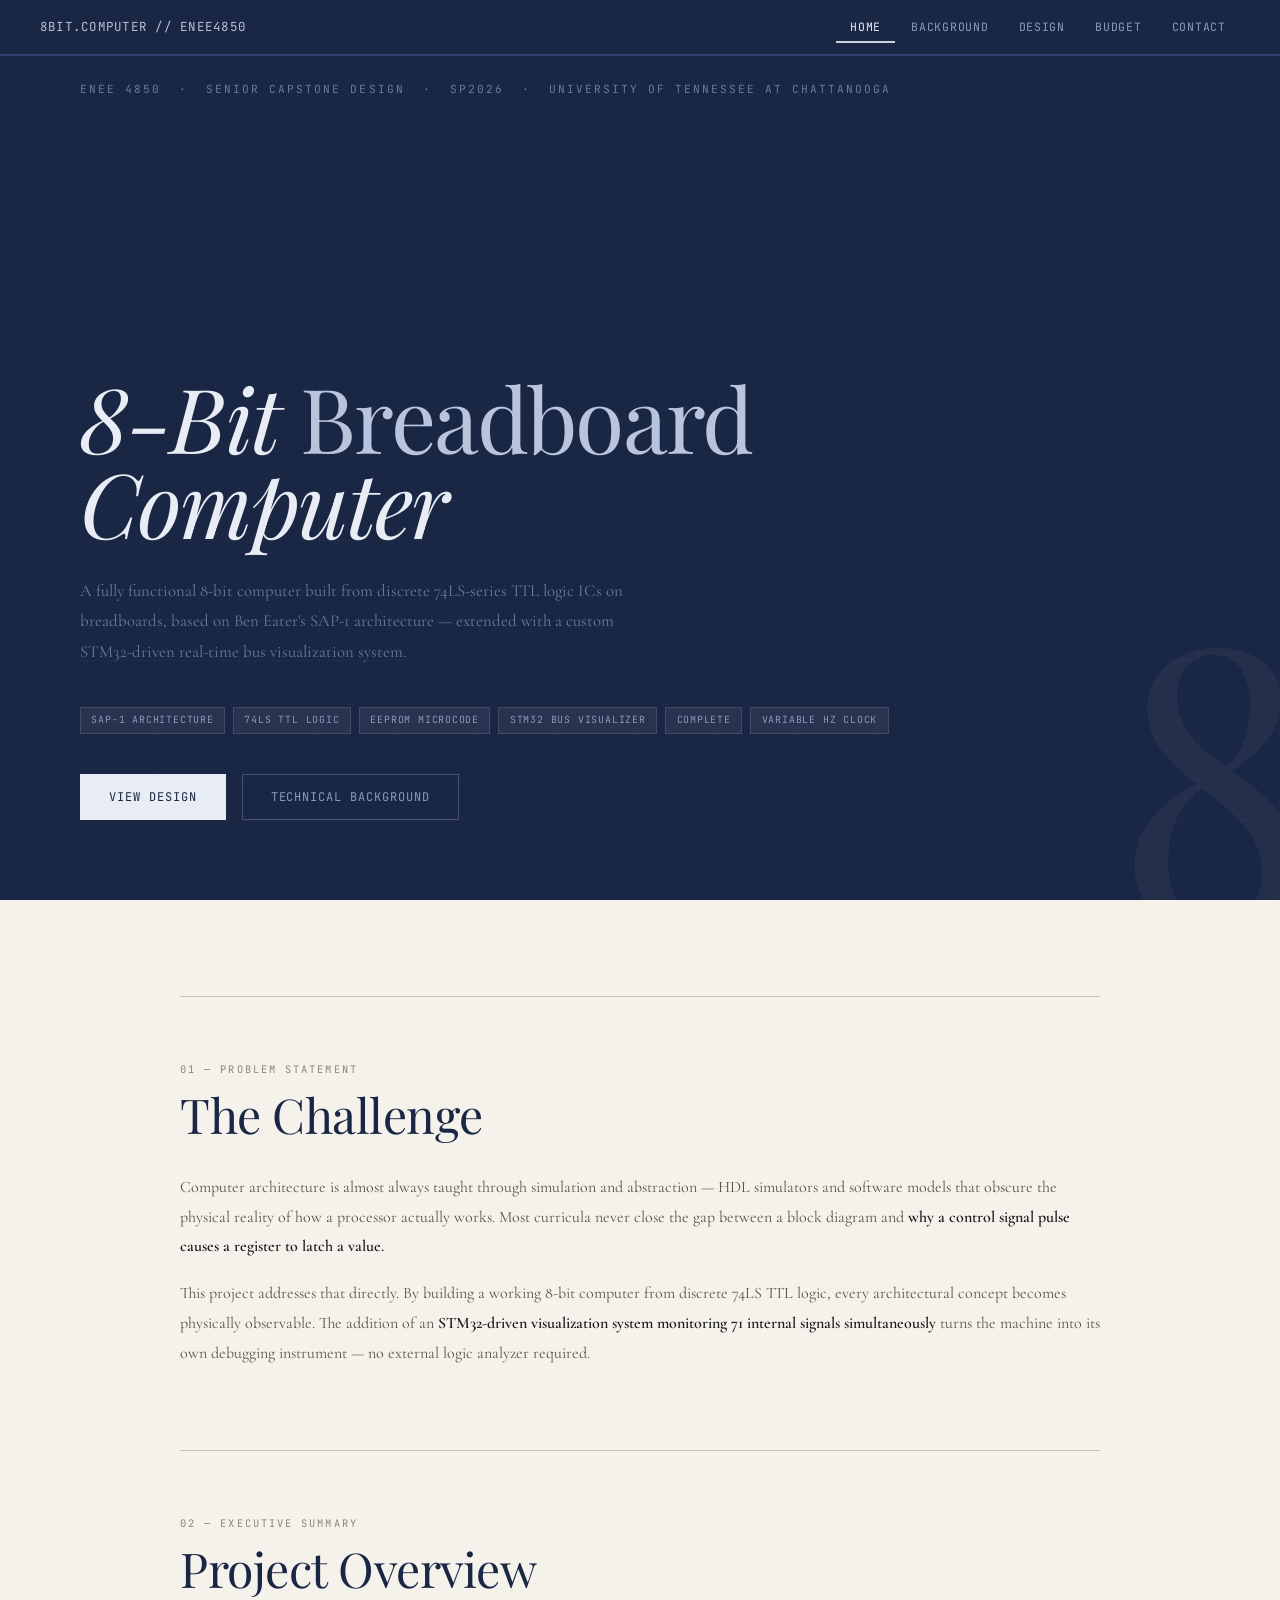
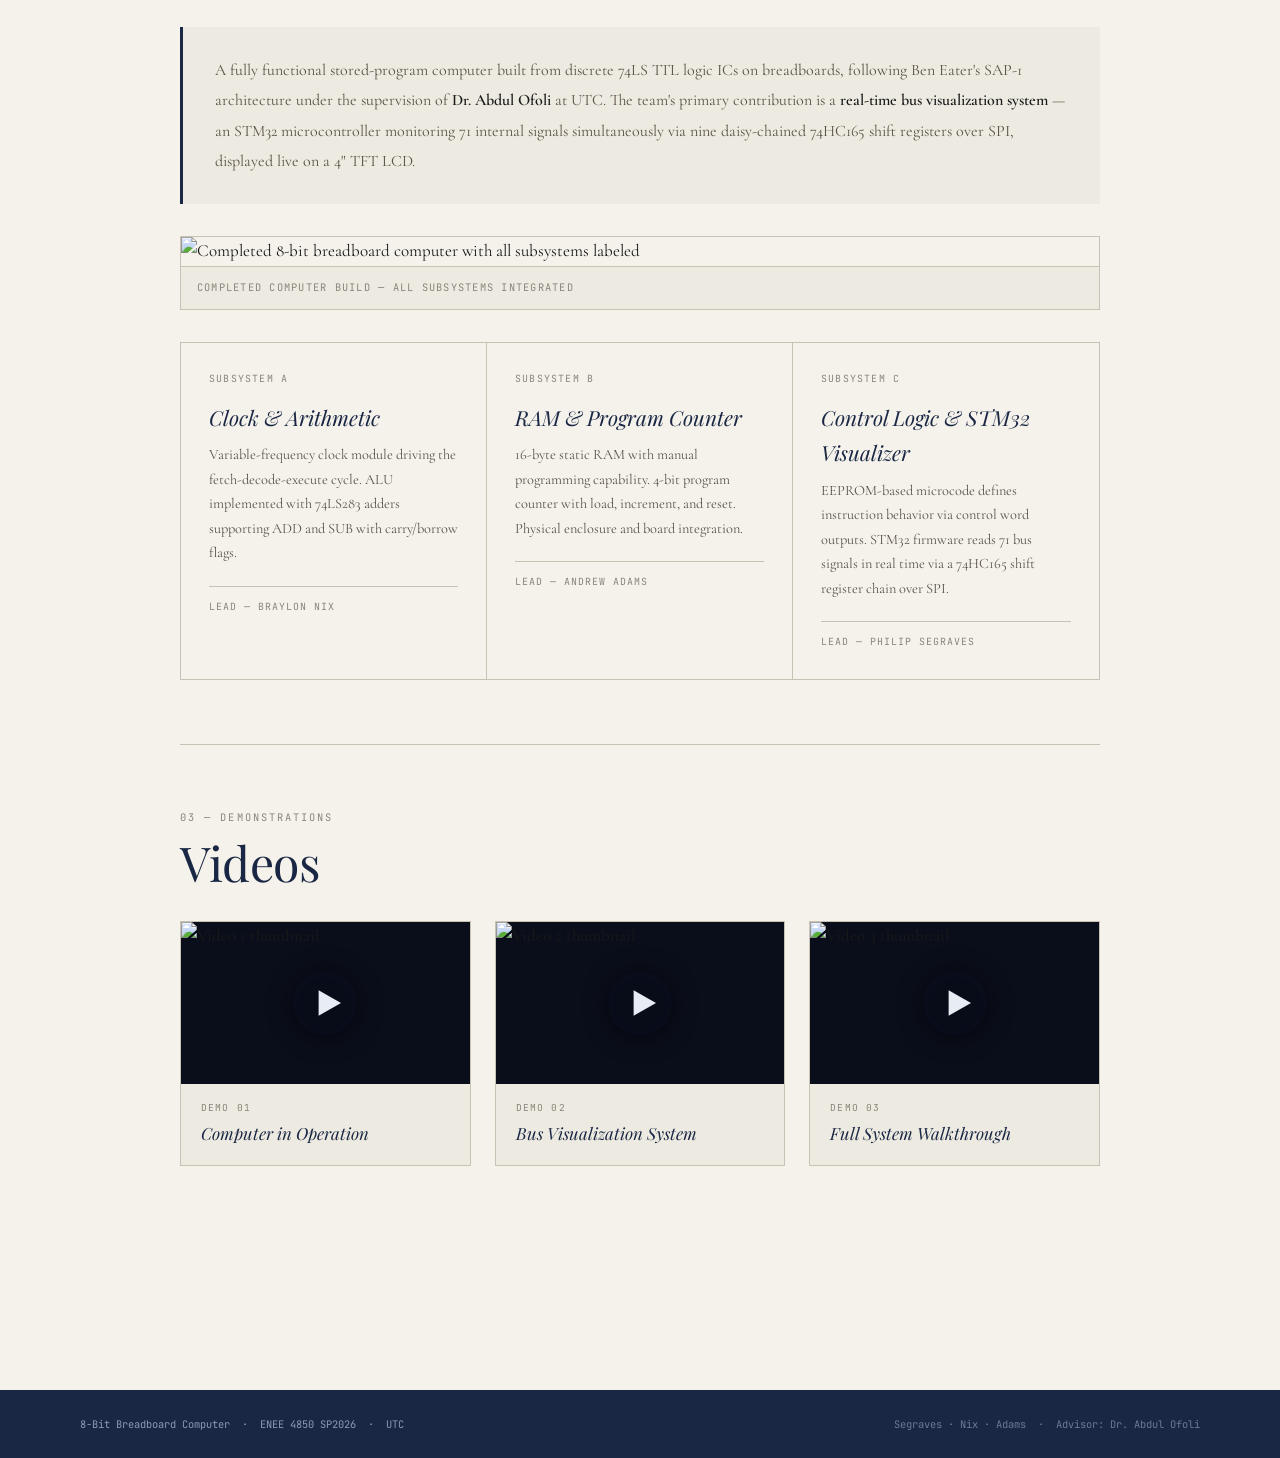
==== docs/index.html @ f98aa37a "Update index.html" ====
<!DOCTYPE html>
<html lang="en">
<head>
<meta charset="UTF-8">
<meta name="viewport" content="width=device-width, initial-scale=1.0">
<title>8-Bit Breadboard Computer | ENEE 4850 Capstone</title>
<link rel="preconnect" href="https://fonts.googleapis.com">
<link href="https://fonts.googleapis.com/css2?family=Playfair+Display:ital,wght@0,400;0,700;0,900;1,400;1,700&family=JetBrains+Mono:wght@300;400;500&family=Cormorant+Garamond:ital,wght@0,400;0,600;0,700;1,400;1,600&display=swap" rel="stylesheet">
<link rel="stylesheet" href="style.css">
<style>
  /* ── Hero ── */
  .hero {
    min-height: 100vh;
    display: flex;
    flex-direction: column;
    justify-content: flex-end;
    padding: 0 5rem 5rem;
    position: relative;
    overflow: hidden;
    background: var(--navy);
  }

  .hero::before {
    content: '';
    position: absolute;
    inset: 0;
    background-image:
      repeating-linear-gradient(
        0deg,
        transparent,
        transparent 39px,
        rgba(255,255,255,0.025) 39px,
        rgba(255,255,255,0.025) 40px
      ),
      repeating-linear-gradient(
        90deg,
        transparent,
        transparent 79px,
        rgba(255,255,255,0.015) 79px,
        rgba(255,255,255,0.015) 80px
      );
    pointer-events: none;
  }

  .hero-bg-num {
    position: absolute;
    right: -0.05em;
    bottom: -0.15em;
    font-family: var(--display);
    font-size: clamp(16rem, 30vw, 28rem);
    font-weight: 400;
    color: rgba(255,255,255,0.04);
    line-height: 1;
    pointer-events: none;
    user-select: none;
    letter-spacing: -0.04em;
  }

  .hero-eyebrow {
    position: absolute;
    top: 5rem;
    left: 5rem;
    right: 5rem;
    font-family: var(--mono);
    font-size: 0.7rem;
    color: #6a7a9a;
    letter-spacing: 0.18em;
    text-transform: uppercase;
    opacity: 0;
    animation: fadeUp 0.7s ease 0.1s forwards;
  }

  .hero h1 {
    font-family: var(--display);
    font-size: clamp(3.5rem, 7vw, 6.5rem);
    font-weight: 400;
    font-style: italic;
    line-height: 0.95;
    letter-spacing: -0.02em;
    color: #e8ecf4;
    margin-bottom: 2rem;
    opacity: 0;
    animation: fadeUp 0.7s ease 0.2s forwards;
  }

  .hero h1 em {
    font-style: normal;
    color: #b8c4dc;
  }

  .hero-desc {
    font-family: var(--serif);
    font-size: 1.05rem;
    font-weight: 400;
    color: #6a7a9a;
    max-width: 560px;
    margin-bottom: 2.5rem;
    line-height: 1.8;
    opacity: 0;
    animation: fadeUp 0.7s ease 0.35s forwards;
  }

  .hero-tags {
    display: flex;
    flex-wrap: wrap;
    gap: 0.5rem;
    margin-bottom: 2.5rem;
    opacity: 0;
    animation: fadeUp 0.7s ease 0.45s forwards;
  }

  .hero .tag {
    background: rgba(255,255,255,0.06);
    color: #8a9ab8;
    border: 1px solid rgba(255,255,255,0.12);
    font-size: 0.62rem;
  }

  .hero-cta {
    display: flex;
    gap: 1rem;
    flex-wrap: wrap;
    opacity: 0;
    animation: fadeUp 0.7s ease 0.55s forwards;
  }

  .hero .btn-primary {
    background: #e8ecf4;
    color: var(--navy);
    border-color: #e8ecf4;
  }
  .hero .btn-primary:hover { background: #fff; border-color: #fff; }

  .hero .btn-outline {
    color: #8a9ab8;
    border-color: rgba(255,255,255,0.2);
  }
  .hero .btn-outline:hover { border-color: rgba(255,255,255,0.45); color: #c8d0e0; }

  /* ── Sections ── */
  section { padding: 4rem 0; border-top: 1px solid var(--border); }

  .body-text p { color: var(--text-dim); margin-bottom: 1.1rem; font-size: 1rem; line-height: 1.85; }
  .body-text p strong { color: var(--text); font-weight: 600; }

  /* ── Summary block ── */
  .summary-block {
    border-left: 3px solid var(--navy);
    padding: 1.75rem 2rem;
    background: var(--surface);
    font-size: 1rem;
    color: var(--text-dim);
    line-height: 1.9;
    margin-bottom: 2rem;
  }
  .summary-block strong { color: var(--text); font-weight: 600; }

  /* ── Build photo ── */
  .build-photo-wrap {
    margin: 2rem 0;
    border: 1px solid var(--border);
    overflow: hidden;
  }

  .build-photo-wrap img {
    width: 100%;
    display: block;
    transition: transform 0.4s ease;
  }
  .build-photo-wrap:hover img { transform: scale(1.01); }

  .build-photo-caption {
    font-family: var(--mono);
    font-size: 0.65rem;
    color: var(--text-faint);
    letter-spacing: 0.12em;
    text-transform: uppercase;
    padding: 0.75rem 1rem;
    border-top: 1px solid var(--border);
    background: var(--surface);
  }

  /* ── Subsystem grid ── */
  .subsystem-grid {
    display: grid;
    grid-template-columns: repeat(auto-fit, minmax(260px,1fr));
    gap: 0;
    border: 1px solid var(--border);
    margin-top: 1.5rem;
  }

  .subsystem-card {
    padding: 1.75rem;
    border-right: 1px solid var(--border);
    transition: background 0.2s;
  }
  .subsystem-card:last-child { border-right: none; }
  .subsystem-card:hover { background: var(--surface); }

  .subsystem-tag {
    font-family: var(--mono);
    font-size: 0.62rem;
    color: var(--text-faint);
    letter-spacing: 0.12em;
    text-transform: uppercase;
    margin-bottom: 0.75rem;
    display: block;
  }

  .subsystem-card h3 {
    font-family: var(--display);
    font-size: 1.3rem;
    font-weight: 400;
    font-style: italic;
    color: var(--navy);
    margin-bottom: 0.5rem;
  }

  .subsystem-card p {
    font-size: 0.9rem;
    color: var(--text-dim);
    line-height: 1.7;
  }

  .subsystem-owner {
    font-family: var(--mono);
    font-size: 0.62rem;
    color: var(--text-faint);
    margin-top: 1.25rem;
    padding-top: 0.75rem;
    border-top: 1px solid var(--border);
    text-transform: uppercase;
    letter-spacing: 0.1em;
  }

  /* ── Video section ── */
  .video-grid {
    display: grid;
    grid-template-columns: repeat(auto-fit, minmax(280px, 1fr));
    gap: 1.5rem;
    margin-top: 1.5rem;
  }

  .video-card {
    border: 1px solid var(--border);
    overflow: hidden;
    background: var(--surface);
    transition: border-color 0.2s;
  }
  .video-card:hover { border-color: var(--navy); }

  .video-thumb {
    position: relative;
    width: 100%;
    padding-bottom: 56.25%; /* 16:9 */
    cursor: pointer;
    overflow: hidden;
    background: #0a0e1a;
  }

  .video-thumb img {
    position: absolute;
    inset: 0;
    width: 100%;
    height: 100%;
    object-fit: cover;
    transition: transform 0.3s ease, opacity 0.3s ease;
  }
  .video-thumb:hover img { transform: scale(1.03); opacity: 0.85; }

  .video-play-btn {
    position: absolute;
    inset: 0;
    display: flex;
    align-items: center;
    justify-content: center;
    pointer-events: none;
  }

  .video-play-btn svg {
    width: 64px;
    height: 64px;
    filter: drop-shadow(0 2px 12px rgba(0,0,0,0.7));
    transition: transform 0.2s ease;
  }
  .video-thumb:hover .video-play-btn svg { transform: scale(1.1); }

  /* When iframe is active, hide thumb */
  .video-thumb.playing { padding-bottom: 56.25%; }
  .video-thumb.playing img,
  .video-thumb.playing .video-play-btn { display: none; }

  .video-thumb iframe {
    position: absolute;
    inset: 0;
    width: 100%;
    height: 100%;
    border: none;
    display: none;
  }
  .video-thumb.playing iframe { display: block; }

  .video-info {
    padding: 1rem 1.25rem 1.25rem;
  }

  .video-label {
    font-family: var(--mono);
    font-size: 0.6rem;
    color: var(--text-faint);
    letter-spacing: 0.12em;
    text-transform: uppercase;
    margin-bottom: 0.4rem;
  }

  .video-title {
    font-family: var(--display);
    font-size: 1.05rem;
    font-weight: 400;
    font-style: italic;
    color: var(--navy);
    line-height: 1.3;
  }

  @media(max-width:768px){
    .hero { padding: 7rem 1.5rem 3rem; }
    .subsystem-card { border-right: none; border-bottom: 1px solid var(--border); }
    .subsystem-card:last-child { border-bottom: none; }
    .video-grid { grid-template-columns: 1fr; }
  }
</style>
</head>
<body>
<nav>
  <a href="index.html" class="nav-logo">8BIT.COMPUTER // ENEE4850</a>
  <ul class="nav-links">
    <li><a href="index.html" class="active">Home</a></li>
    <li><a href="background.html">Background</a></li>
    <li><a href="design.html">Design</a></li>
    <li><a href="budget.html">Budget</a></li>
    <li><a href="contact.html">Contact</a></li>
  </ul>
</nav>

<div class="hero">
  <div class="hero-bg-num">8</div>
  <div class="hero-eyebrow">ENEE 4850 &nbsp;·&nbsp; Senior Capstone Design &nbsp;·&nbsp; SP2026 &nbsp;·&nbsp; University of Tennessee at Chattanooga</div>
  <h1>8-Bit <em>Breadboard</em><br>Computer</h1>
  <p class="hero-desc">A fully functional 8-bit computer built from discrete 74LS-series TTL logic ICs on breadboards, based on Ben Eater's SAP-1 architecture — extended with a custom STM32-driven real-time bus visualization system.</p>
  <div class="hero-tags">
    <span class="tag">SAP-1 Architecture</span>
    <span class="tag">74LS TTL Logic</span>
    <span class="tag">EEPROM Microcode</span>
    <span class="tag">STM32 Bus Visualizer</span>
    <span class="tag">Complete</span>
    <span class="tag">Variable Hz Clock</span>
  </div>
  <div class="hero-cta">
    <a href="design.html" class="btn btn-primary">View Design</a>
    <a href="background.html" class="btn btn-outline">Technical Background</a>
  </div>
</div>

<div class="page-wrap">
  <section>
    <div class="section-label">01 — Problem Statement</div>
    <div class="section-title">The Challenge</div>
    <div class="body-text">
      <p>Computer architecture is almost always taught through simulation and abstraction — HDL simulators and software models that obscure the physical reality of how a processor actually works. Most curricula never close the gap between a block diagram and <strong>why a control signal pulse causes a register to latch a value.</strong></p>
      <p>This project addresses that directly. By building a working 8-bit computer from discrete 74LS TTL logic, every architectural concept becomes physically observable. The addition of an <strong>STM32-driven visualization system monitoring 71 internal signals simultaneously</strong> turns the machine into its own debugging instrument — no external logic analyzer required.</p>
    </div>
  </section>

  <section>
    <div class="section-label">02 — Executive Summary</div>
    <div class="section-title">Project Overview</div>
    <div class="summary-block">
      A fully functional stored-program computer built from discrete 74LS TTL logic ICs on breadboards, following Ben Eater's SAP-1 architecture under the supervision of <strong>Dr. Abdul Ofoli</strong> at UTC. The team's primary contribution is a <strong>real-time bus visualization system</strong> — an STM32 microcontroller monitoring 71 internal signals simultaneously via nine daisy-chained 74HC165 shift registers over SPI, displayed live on a 4" TFT LCD.
    </div>

    <!-- Completed build photo -->
    <div class="build-photo-wrap">
      <img src="completed-build.jpg" alt="Completed 8-bit breadboard computer with all subsystems labeled">
      <div class="build-photo-caption">Completed Computer Build — All Subsystems Integrated</div>
    </div>

    <div class="subsystem-grid">
      <div class="subsystem-card">
        <span class="subsystem-tag">Subsystem A</span>
        <h3>Clock &amp; Arithmetic</h3>
        <p>Variable-frequency clock module driving the fetch-decode-execute cycle. ALU implemented with 74LS283 adders supporting ADD and SUB with carry/borrow flags.</p>
        <div class="subsystem-owner">Lead — Braylon Nix</div>
      </div>
      <div class="subsystem-card">
        <span class="subsystem-tag">Subsystem B</span>
        <h3>RAM &amp; Program Counter</h3>
        <p>16-byte static RAM with manual programming capability. 4-bit program counter with load, increment, and reset. Physical enclosure and board integration.</p>
        <div class="subsystem-owner">Lead — Andrew Adams</div>
      </div>
      <div class="subsystem-card">
        <span class="subsystem-tag">Subsystem C</span>
        <h3>Control Logic &amp; STM32 Visualizer</h3>
        <p>EEPROM-based microcode defines instruction behavior via control word outputs. STM32 firmware reads 71 bus signals in real time via a 74HC165 shift register chain over SPI.</p>
        <div class="subsystem-owner">Lead — Philip Segraves</div>
      </div>
    </div>
  </section>

  <!-- VIDEO SECTION -->
  <section>
    <div class="section-label">03 — Demonstrations</div>
    <div class="section-title">Videos</div>

    <div class="video-grid">

      <div class="video-card">
        <div class="video-thumb" data-videoid="kjwH_u_1ULY" onclick="playVideo(this)">
          <img src="https://img.youtube.com/vi/kjwH_u_1ULY/hqdefault.jpg" alt="Video 1 thumbnail">
          <div class="video-play-btn">
            <svg viewBox="0 0 80 80" fill="none" xmlns="http://www.w3.org/2000/svg">
              <circle cx="40" cy="40" r="40" fill="rgba(10,14,30,0.72)"/>
              <polygon points="32,24 60,40 32,56" fill="#e8ecf4"/>
            </svg>
          </div>
          <iframe src="" allowfullscreen allow="autoplay; encrypted-media"></iframe>
        </div>
        <div class="video-info">
          <div class="video-label">Demo 01</div>
          <div class="video-title">Computer in Operation</div>
        </div>
      </div>

      <div class="video-card">
        <div class="video-thumb" data-videoid="8HO_ccTmubs" onclick="playVideo(this)">
          <img src="https://img.youtube.com/vi/8HO_ccTmubs/hqdefault.jpg" alt="Video 2 thumbnail">
          <div class="video-play-btn">
            <svg viewBox="0 0 80 80" fill="none" xmlns="http://www.w3.org/2000/svg">
              <circle cx="40" cy="40" r="40" fill="rgba(10,14,30,0.72)"/>
              <polygon points="32,24 60,40 32,56" fill="#e8ecf4"/>
            </svg>
          </div>
          <iframe src="" allowfullscreen allow="autoplay; encrypted-media"></iframe>
        </div>
        <div class="video-info">
          <div class="video-label">Demo 02</div>
          <div class="video-title">Bus Visualization System</div>
        </div>
      </div>

      <div class="video-card">
        <div class="video-thumb" data-videoid="Kuu_Gb-ez70" onclick="playVideo(this)">
          <img src="https://img.youtube.com/vi/Kuu_Gb-ez70/hqdefault.jpg" alt="Video 3 thumbnail">
          <div class="video-play-btn">
            <svg viewBox="0 0 80 80" fill="none" xmlns="http://www.w3.org/2000/svg">
              <circle cx="40" cy="40" r="40" fill="rgba(10,14,30,0.72)"/>
              <polygon points="32,24 60,40 32,56" fill="#e8ecf4"/>
            </svg>
          </div>
          <iframe src="" allowfullscreen allow="autoplay; encrypted-media"></iframe>
        </div>
        <div class="video-info">
          <div class="video-label">Demo 03</div>
          <div class="video-title">Full System Walkthrough</div>
        </div>
      </div>

    </div>
  </section>
</div>

<footer>
  <span>8-Bit Breadboard Computer &nbsp;·&nbsp; ENEE 4850 SP2026 &nbsp;·&nbsp; UTC</span>
  <span>Segraves · Nix · Adams &nbsp;·&nbsp; Advisor: Dr. Abdul Ofoli</span>
</footer>

<script>
  function playVideo(thumb) {
    const videoId = thumb.dataset.videoid;
    const iframe = thumb.querySelector('iframe');
    iframe.src = `https://www.youtube.com/embed/${videoId}?autoplay=1`;
    thumb.classList.add('playing');
  }
</script>
</body>
</html>
---- docs/style.css ----
@import url('https://fonts.googleapis.com/css2?family=Playfair+Display:ital,wght@0,400;0,700;0,900;1,400;1,700&family=JetBrains+Mono:wght@300;400;500&family=Cormorant+Garamond:ital,wght@0,400;0,600;0,700;1,400;1,600&display=swap');

:root {
  --bg:        #f5f2eb;
  --surface:   #edeae1;
  --surface2:  #e4e0d5;
  --border:    #c8c2b4;
  --border-dk: #a09890;
  --navy:      #1a2744;
  --navy-mid:  #2d4070;
  --navy-lt:   #3d5490;
  --accent:    #1a2744;
  --accent2:   #8b3a2a;
  --gold:      #b8972a;
  --text:      #1a1a1a;
  --text-dim:  #5a5248;
  --text-faint:#8a857c;
  --mono:      'JetBrains Mono', monospace;
  --serif:     'Cormorant Garamond', Georgia, serif;
  --display:   'Playfair Display', Georgia, serif;
}

* { margin: 0; padding: 0; box-sizing: border-box; }

body {
  background: var(--bg);
  color: var(--text);
  font-family: var(--serif);
  font-size: 17px;
  line-height: 1.7;
}

/* ── Navigation ──────────────────────────────────────────── */
nav {
  position: fixed;
  top: 0; left: 0; right: 0;
  z-index: 100;
  background: var(--navy);
  border-bottom: 2px solid var(--navy-mid);
  display: flex;
  align-items: center;
  justify-content: space-between;
  padding: 0 2.5rem;
  height: 56px;
}

.nav-logo {
  font-family: var(--mono);
  font-size: 0.78rem;
  color: #c8d0e0;
  letter-spacing: 0.1em;
  text-decoration: none;
  opacity: 0.9;
}

.nav-links {
  display: flex;
  gap: 0.1rem;
  list-style: none;
}

.nav-links a {
  font-family: var(--mono);
  font-size: 0.72rem;
  color: #8a9ab8;
  text-decoration: none;
  padding: 0.4rem 0.9rem;
  letter-spacing: 0.06em;
  text-transform: uppercase;
  border-bottom: 2px solid transparent;
  transition: color 0.2s, border-color 0.2s;
}

.nav-links a:hover {
  color: #c8d0e0;
  border-bottom-color: rgba(200,208,224,0.4);
}

.nav-links a.active {
  color: #e8ecf4;
  border-bottom-color: #c8d0e0;
}

/* ── Page wrapper ─────────────────────────────────────────── */
.page-wrap {
  padding: 6rem 5rem 5rem;
  max-width: 1080px;
  margin: 0 auto;
}

/* ── Section labels & titles ─────────────────────────────── */
.section-label {
  font-family: var(--mono);
  font-size: 0.65rem;
  color: var(--text-faint);
  letter-spacing: 0.2em;
  text-transform: uppercase;
  margin-bottom: 0.6rem;
}

.section-title {
  font-family: var(--display);
  font-size: clamp(2rem, 4vw, 3rem);
  font-weight: 400;
  color: var(--navy);
  line-height: 1.1;
  margin-bottom: 2rem;
  letter-spacing: -0.01em;
}

/* ── Rule divider ────────────────────────────────────────── */
.rule {
  border: none;
  border-top: 1px solid var(--border);
  margin: 0;
}

/* ── Cards ───────────────────────────────────────────────── */
.card {
  background: var(--surface);
  border: 1px solid var(--border);
  padding: 1.75rem;
}

/* ── Tags ────────────────────────────────────────────────── */
.tag {
  font-family: var(--mono);
  font-size: 0.65rem;
  padding: 0.25rem 0.65rem;
  letter-spacing: 0.08em;
  text-transform: uppercase;
  display: inline-block;
}

.tag-navy   { background: rgba(26,39,68,0.08);  color: var(--navy);    border: 1px solid rgba(26,39,68,0.25); }
.tag-green  { background: rgba(26,39,68,0.08);  color: var(--navy);    border: 1px solid rgba(26,39,68,0.25); }
.tag-blue   { background: rgba(45,64,112,0.08); color: var(--navy-mid);border: 1px solid rgba(45,64,112,0.25); }
.tag-orange { background: rgba(139,58,42,0.08); color: var(--accent2); border: 1px solid rgba(139,58,42,0.25); }

/* ── Buttons ─────────────────────────────────────────────── */
.btn {
  font-family: var(--mono);
  font-size: 0.75rem;
  letter-spacing: 0.08em;
  text-transform: uppercase;
  padding: 0.75rem 1.75rem;
  text-decoration: none;
  transition: all 0.2s;
  display: inline-block;
}

.btn-primary {
  background: var(--navy);
  color: #e8ecf4;
  border: 1px solid var(--navy);
}
.btn-primary:hover {
  background: var(--navy-mid);
  border-color: var(--navy-mid);
  transform: translateY(-1px);
}

.btn-outline {
  background: transparent;
  color: var(--navy);
  border: 1px solid var(--border-dk);
}
.btn-outline:hover {
  border-color: var(--navy);
  transform: translateY(-1px);
}

/* ── Footer ──────────────────────────────────────────────── */
footer {
  border-top: 2px solid var(--navy);
  background: var(--navy);
  padding: 1.5rem 5rem;
  display: flex;
  justify-content: space-between;
  align-items: center;
  font-family: var(--mono);
  font-size: 0.65rem;
  color: #6a7a9a;
  margin-top: 5rem;
}

footer span:first-child { color: #8a9ab8; }

/* ── Animations ──────────────────────────────────────────── */
@keyframes fadeUp {
  from { opacity: 0; transform: translateY(14px); }
  to   { opacity: 1; transform: translateY(0); }
}

/* ── Responsive ──────────────────────────────────────────── */
@media (max-width: 768px) {
  .page-wrap { padding: 5rem 1.5rem 3rem; }
  nav { padding: 0 1rem; }
  .nav-links { display: none; }
  footer { flex-direction: column; gap: 0.5rem; text-align: center; padding: 1.5rem; }
}
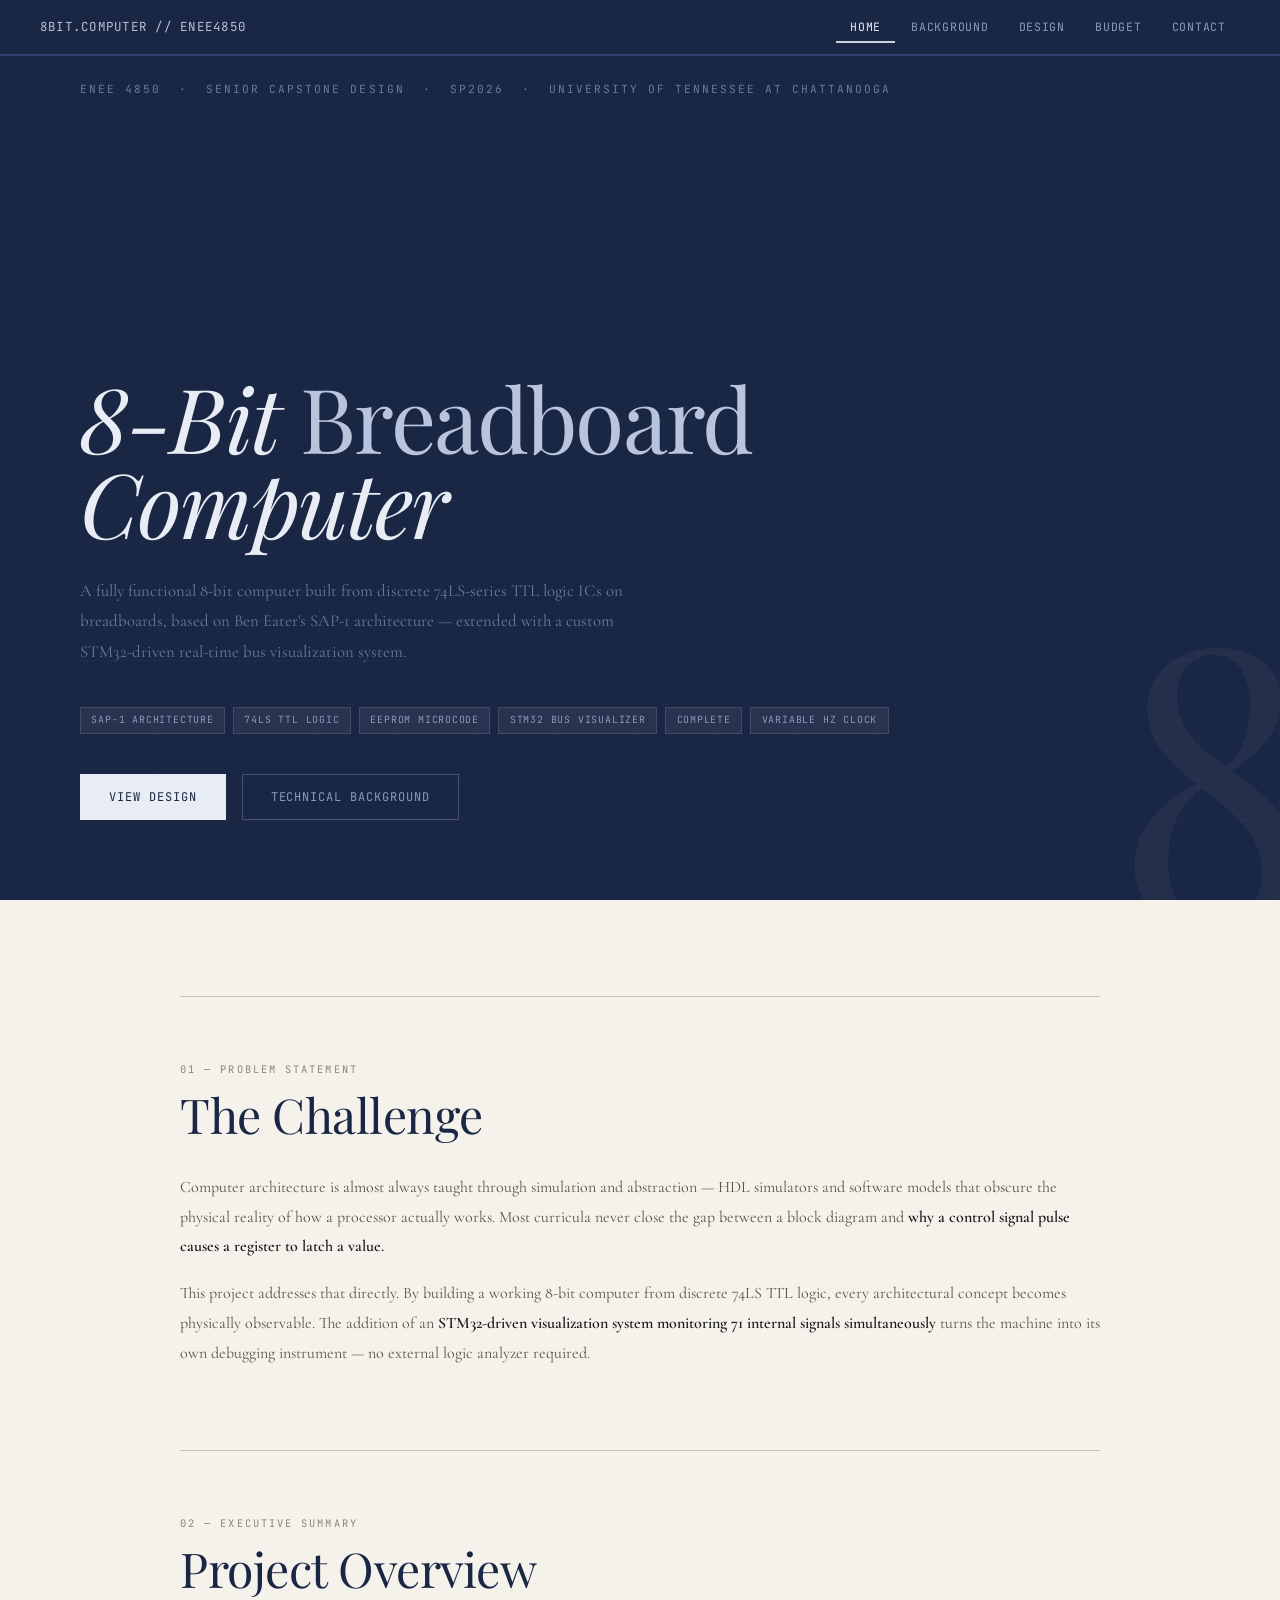
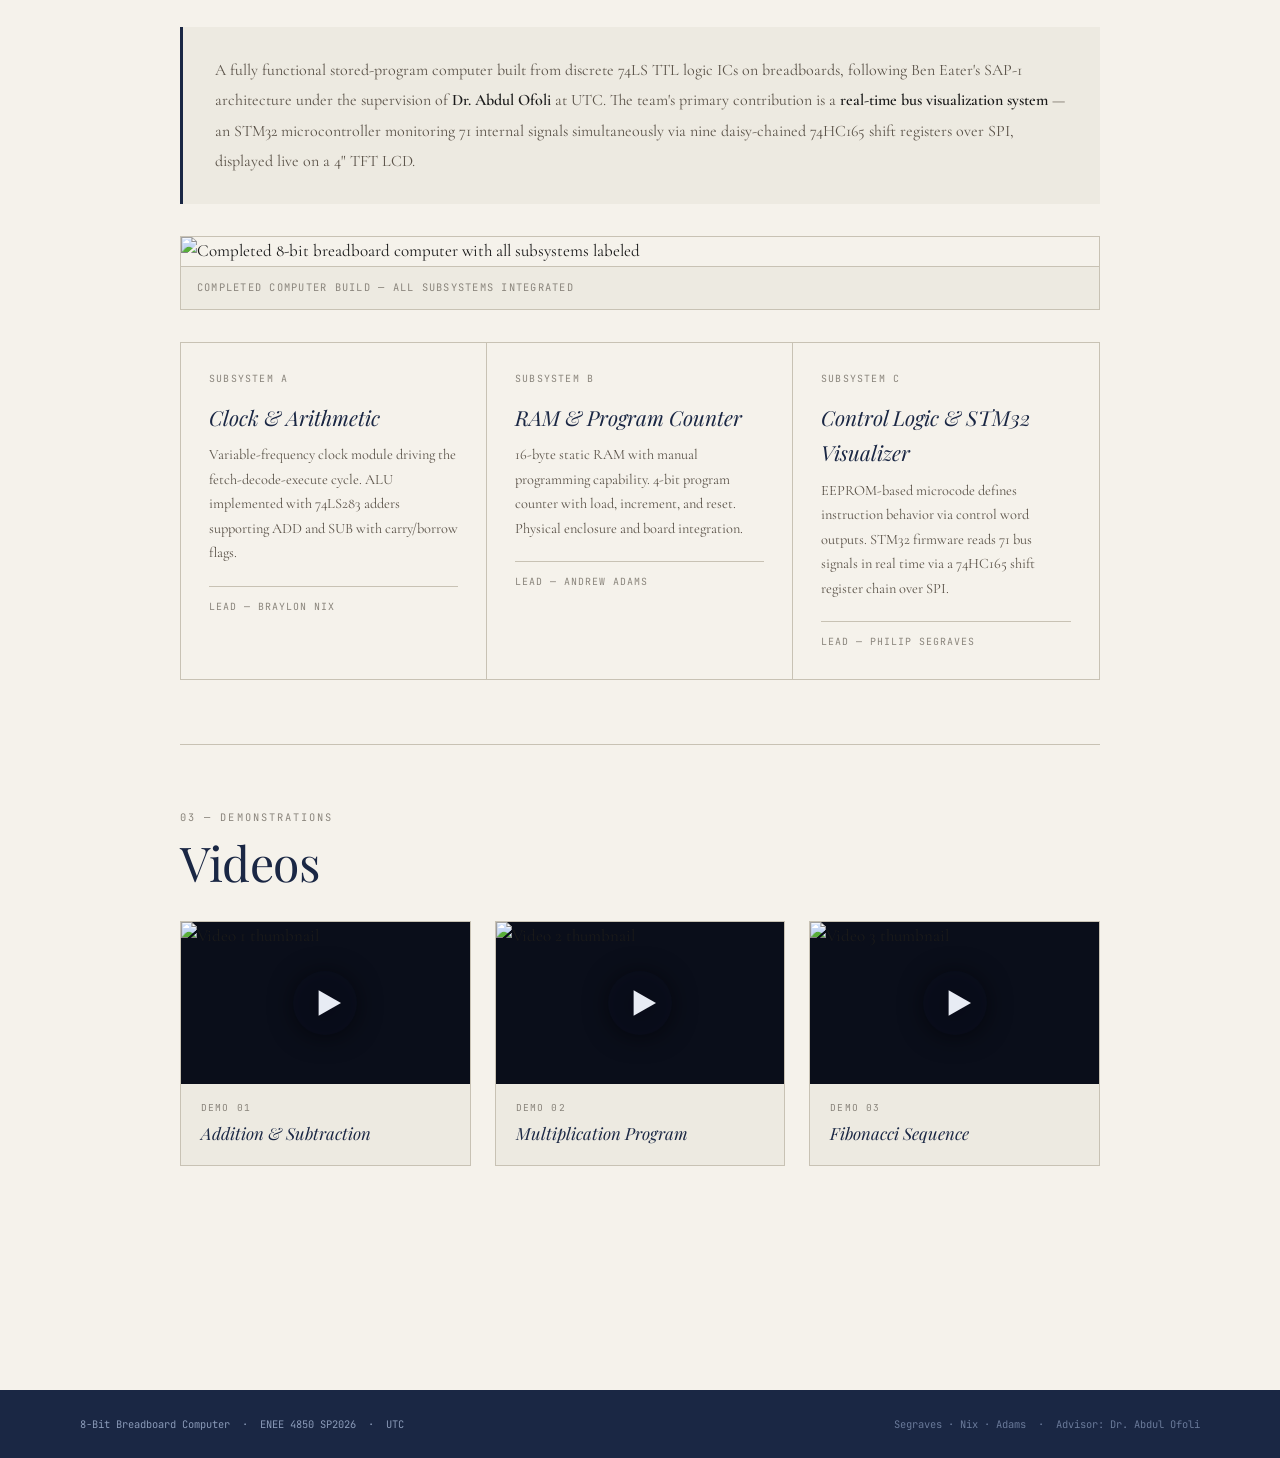
==== commit 31953ad1: "Update index.html" ====
--- a/docs/index.html
+++ b/docs/index.html
@@ -426,7 +426,7 @@
         </div>
         <div class="video-info">
           <div class="video-label">Demo 01</div>
-          <div class="video-title">Computer in Operation</div>
+          <div class="video-title">Addition & Subtraction</div>
         </div>
       </div>
 
@@ -443,7 +443,7 @@
         </div>
         <div class="video-info">
           <div class="video-label">Demo 02</div>
-          <div class="video-title">Bus Visualization System</div>
+          <div class="video-title">Multiplication Program</div>
         </div>
       </div>
 
@@ -460,7 +460,7 @@
         </div>
         <div class="video-info">
           <div class="video-label">Demo 03</div>
-          <div class="video-title">Full System Walkthrough</div>
+          <div class="video-title">Fibonacci Sequence</div>
         </div>
       </div>
 
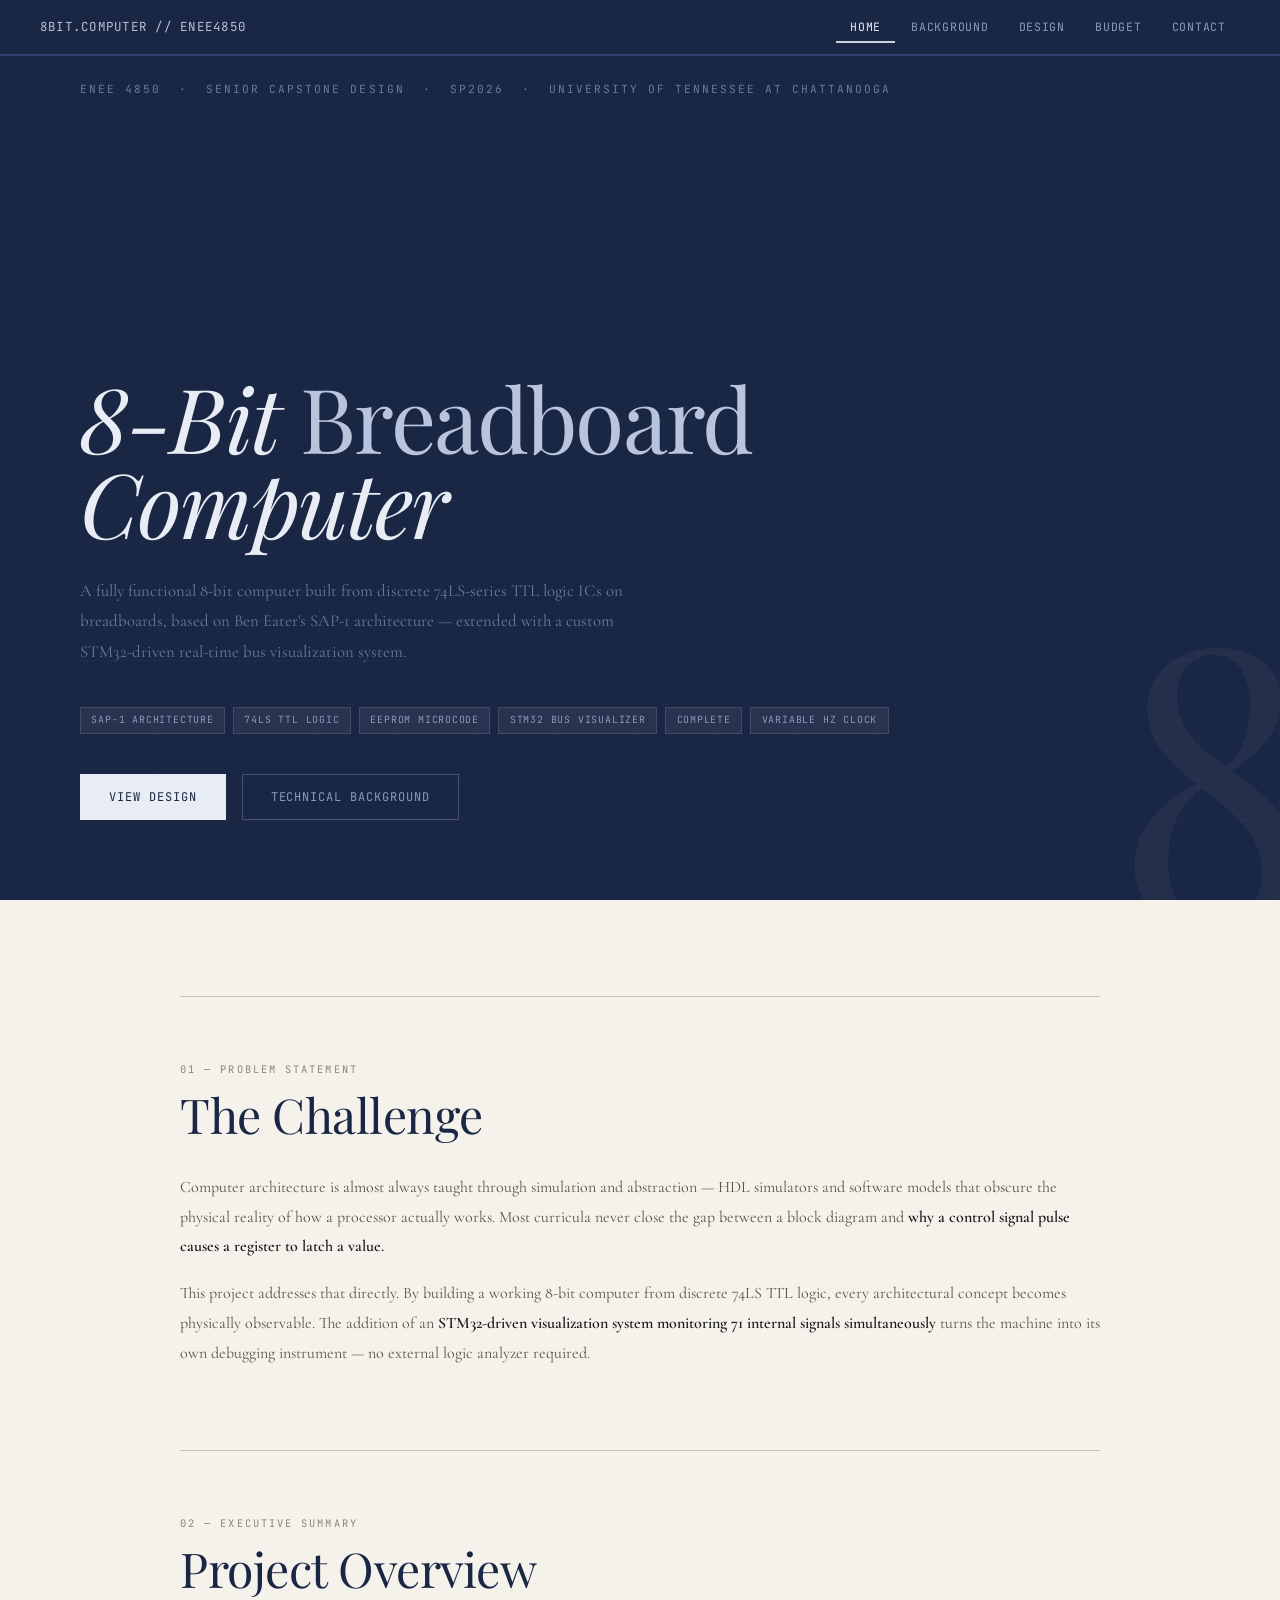
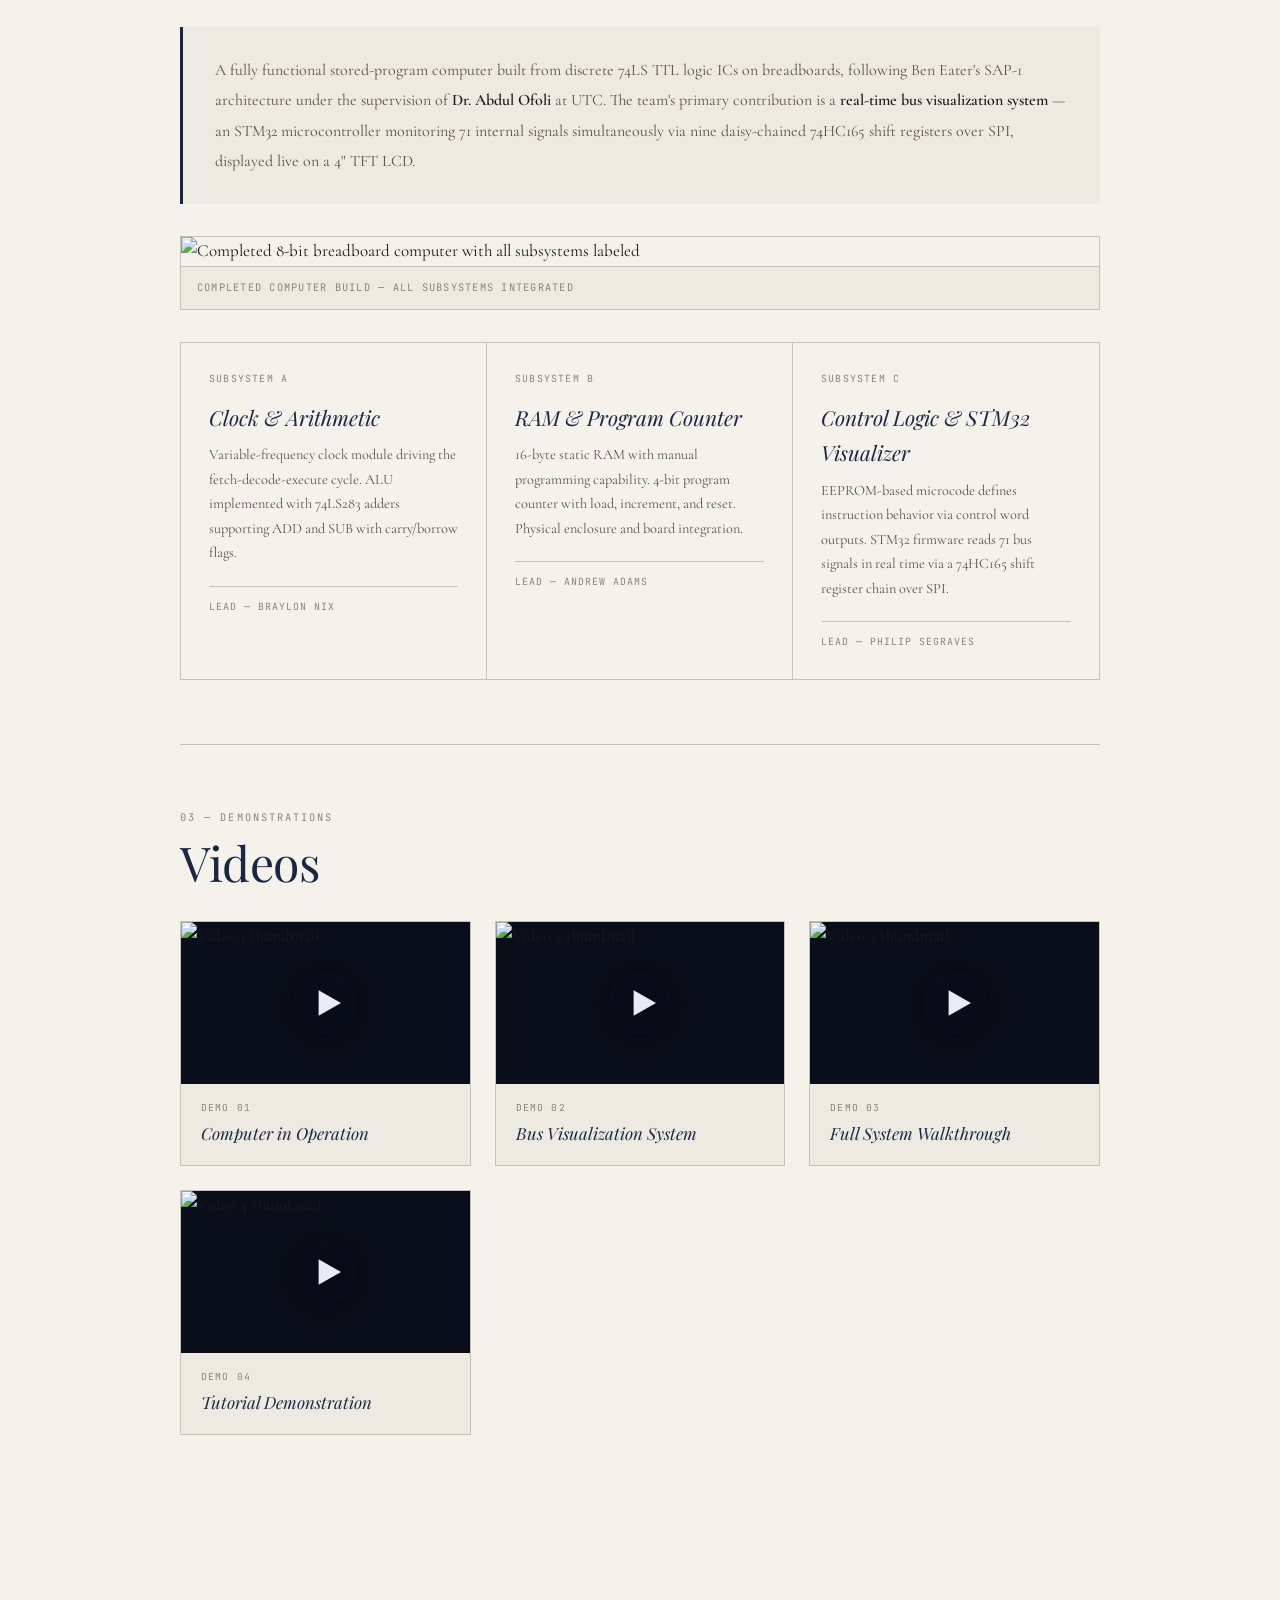
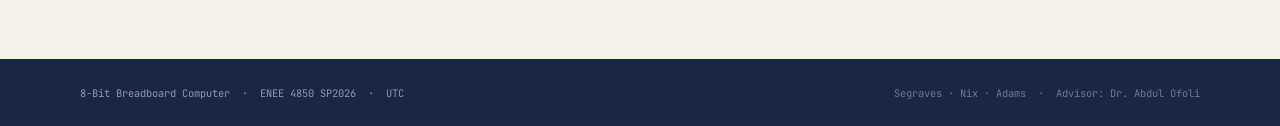
==== commit 9a27f2cd: "Update index.html" ====
--- a/docs/index.html
+++ b/docs/index.html
@@ -380,7 +380,7 @@
 
     <!-- Completed build photo -->
     <div class="build-photo-wrap">
-      <img src="completed-build.jpg" alt="Completed 8-bit breadboard computer with all subsystems labeled">
+      <img src="images/completed-build.png" alt="Completed 8-bit breadboard computer with all subsystems labeled">
       <div class="build-photo-caption">Completed Computer Build — All Subsystems Integrated</div>
     </div>
 
@@ -426,7 +426,7 @@
         </div>
         <div class="video-info">
           <div class="video-label">Demo 01</div>
-          <div class="video-title">Addition & Subtraction</div>
+          <div class="video-title">Computer in Operation</div>
         </div>
       </div>
 
@@ -443,7 +443,7 @@
         </div>
         <div class="video-info">
           <div class="video-label">Demo 02</div>
-          <div class="video-title">Multiplication Program</div>
+          <div class="video-title">Bus Visualization System</div>
         </div>
       </div>
 
@@ -460,7 +460,24 @@
         </div>
         <div class="video-info">
           <div class="video-label">Demo 03</div>
-          <div class="video-title">Fibonacci Sequence</div>
+          <div class="video-title">Full System Walkthrough</div>
+        </div>
+      </div>
+
+      <div class="video-card">
+        <div class="video-thumb" data-videoid="ZtkJvxLRwDo" onclick="playVideo(this)">
+          <img src="https://img.youtube.com/vi/ZtkJvxLRwDo/hqdefault.jpg" alt="Video 4 thumbnail">
+          <div class="video-play-btn">
+            <svg viewBox="0 0 80 80" fill="none" xmlns="http://www.w3.org/2000/svg">
+              <circle cx="40" cy="40" r="40" fill="rgba(10,14,30,0.72)"/>
+              <polygon points="32,24 60,40 32,56" fill="#e8ecf4"/>
+            </svg>
+          </div>
+          <iframe src="" allowfullscreen allow="autoplay; encrypted-media"></iframe>
+        </div>
+        <div class="video-info">
+          <div class="video-label">Demo 04</div>
+          <div class="video-title">Tutorial Demonstration</div>
         </div>
       </div>
 
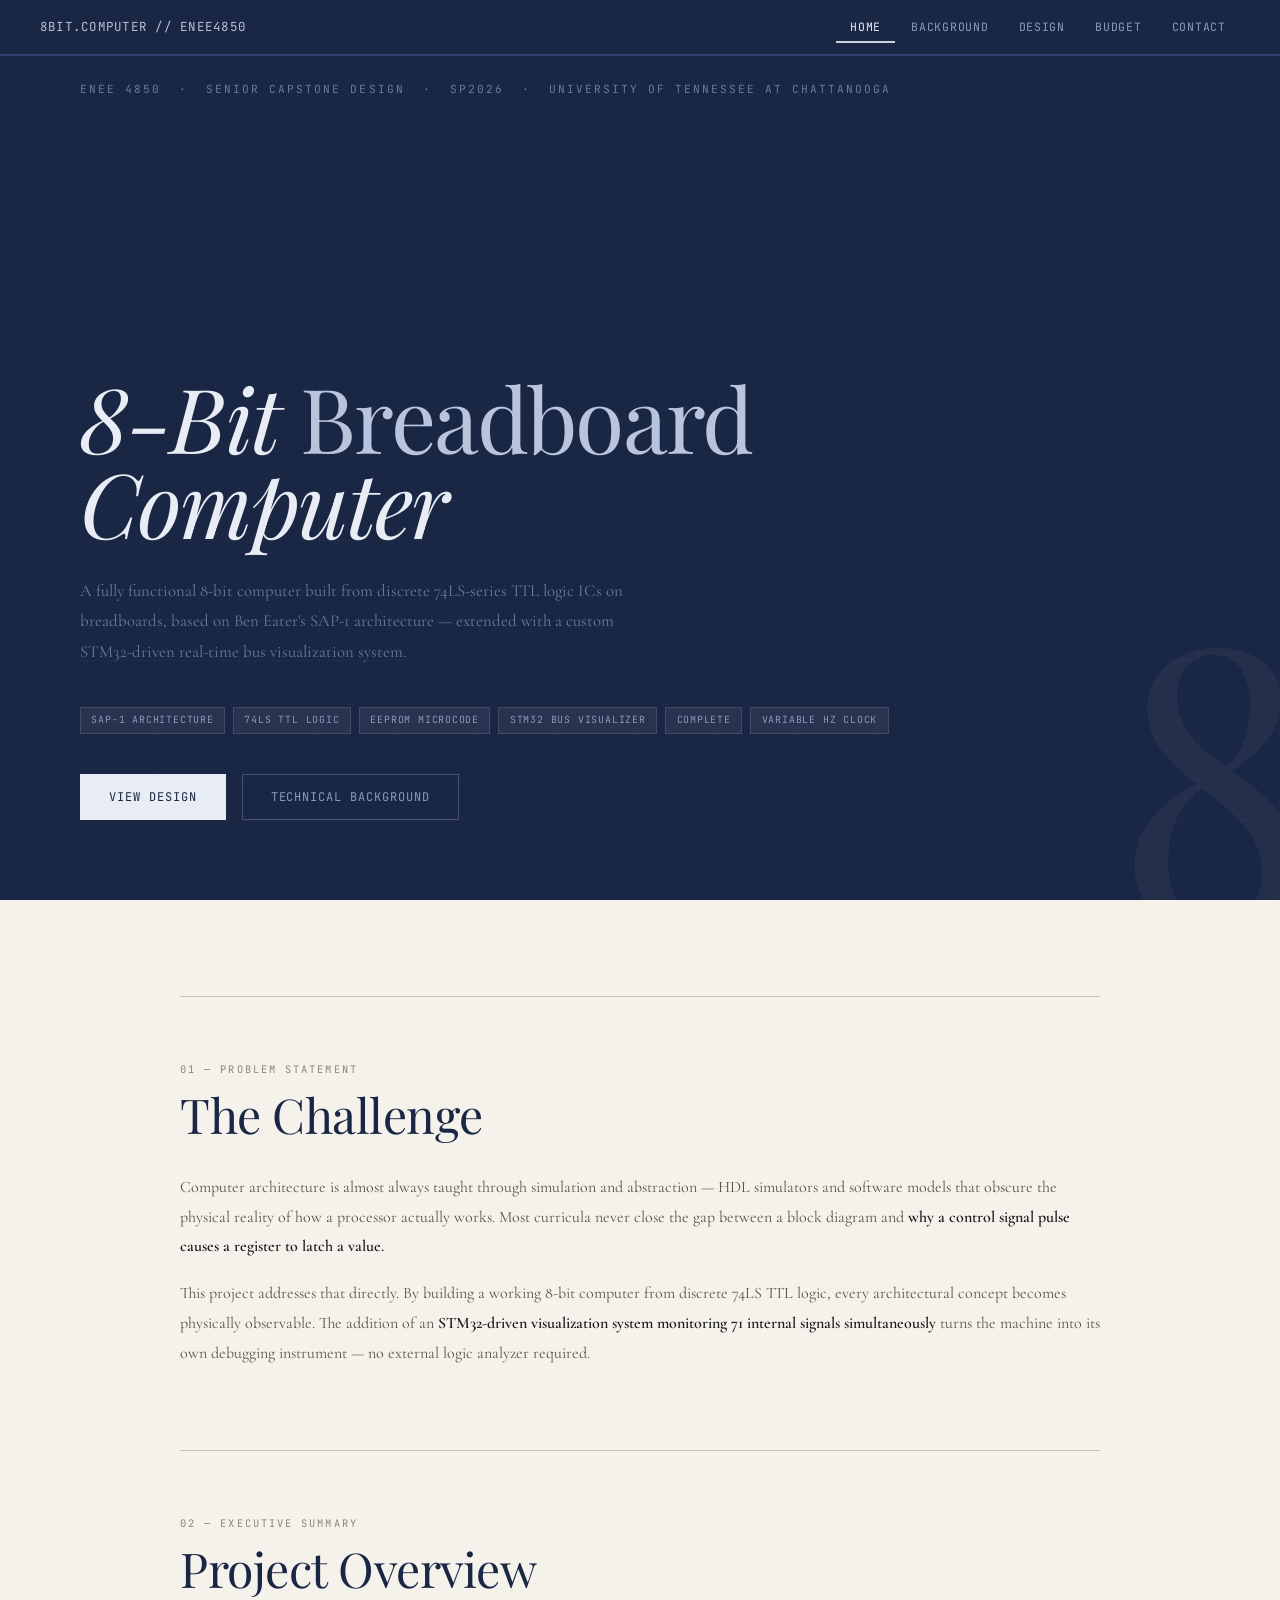
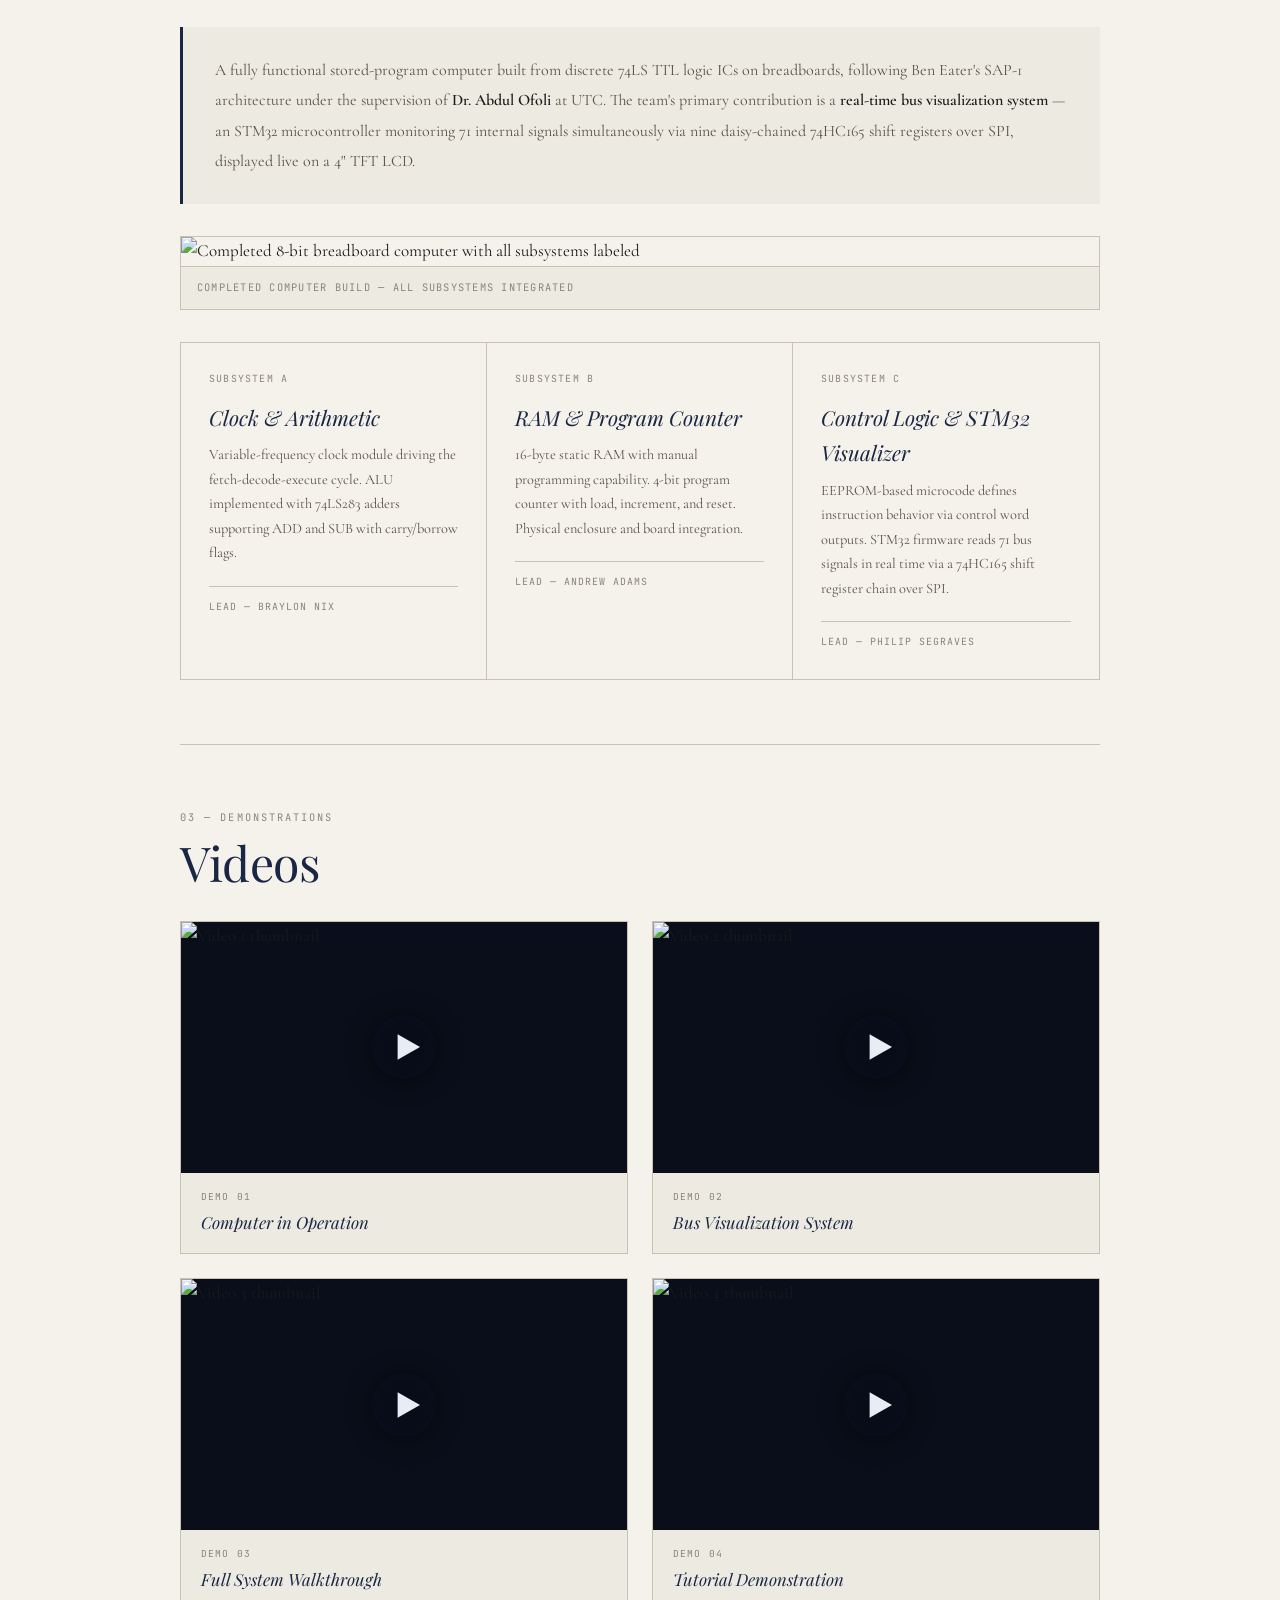
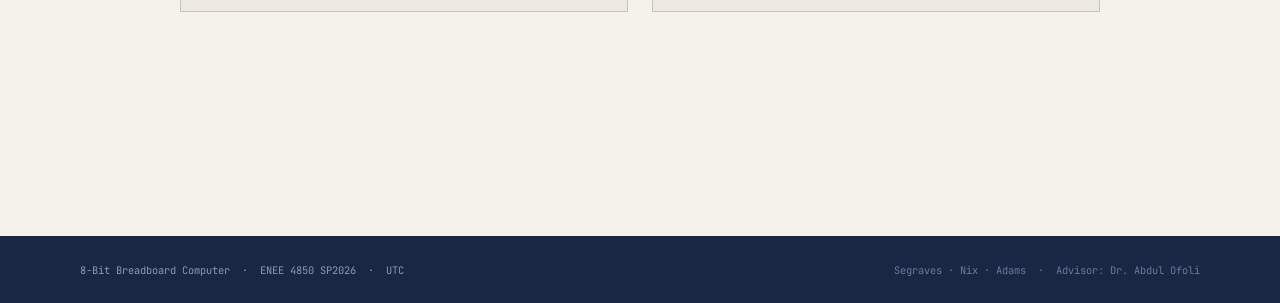
==== commit ff0f792e: "Update index.html" ====
--- a/docs/index.html
+++ b/docs/index.html
@@ -236,7 +236,7 @@
   /* ── Video section ── */
   .video-grid {
     display: grid;
-    grid-template-columns: repeat(auto-fit, minmax(280px, 1fr));
+    grid-template-columns: repeat(2, 1fr);
     gap: 1.5rem;
     margin-top: 1.5rem;
   }
@@ -380,7 +380,7 @@
 
     <!-- Completed build photo -->
     <div class="build-photo-wrap">
-      <img src="images/completed-build.png" alt="Completed 8-bit breadboard computer with all subsystems labeled">
+      <img src="https://raw.githubusercontent.com/philgravy/8-bit-computer/main/docs/complete-build.jpg" alt="Completed 8-bit breadboard computer with all subsystems labeled">
       <div class="build-photo-caption">Completed Computer Build — All Subsystems Integrated</div>
     </div>
 
